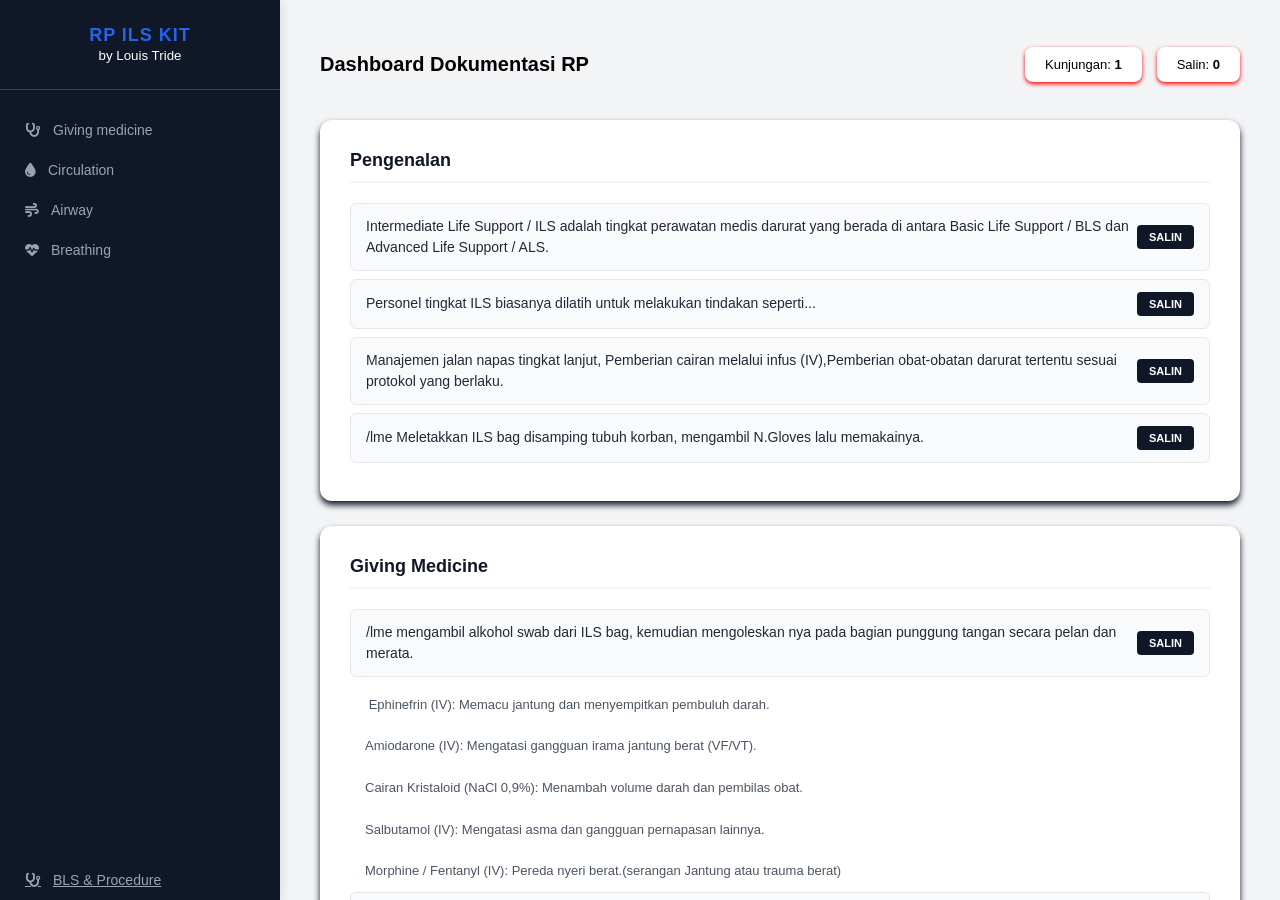
==== ILS.html @ c27b06f6 "Add files via upload" ====
<!doctype html>
<html lang="id">
 <head>
  <meta charset="UTF-8">
  <meta name="viewport" content="width=device-width, initial-scale=1.0">
  <title>ILS Procedure</title>
  <link rel="stylesheet" href="style.css">
  <link rel="stylesheet" href="https://cdnjs.cloudflare.com/ajax/libs/font-awesome/6.4.0/css/all.min.css">
 </head>
 <body>
     <button class="hamburger" onclick="toggleMenu()"> 
    <i class="fas fa-bars"></i>
     </button>
  <div class="sidebar">
   <div class="sidebar-header">
    <h2>RP ILS KIT</h2>
    <small>by Louis Tride</small>
   </div>
   <div class="nav-menu">
    <div class="nav-link" onclick="sc('sec1')">
     <i class="fas fa-stethoscope"></i> Giving medicine </div>
    <div class="nav-link" onclick="sc('sec2')">
     <i class="fas fa-droplet"></i> Circulation </div>
    <div class="nav-link" onclick="sc('sec3')">
     <i class="fas fa-wind"></i> Airway </div>
    <div class="nav-link" onclick="sc('sec4')">
     <i class="fas fa-heartbeat"></i> Breathing </div>
   </div>
    <a href="/index.html" target="_blank" class="nav-link">
     <i class="fas fa-stethoscope"></i> BLS &amp; Procedure
    </a>
  </div>
  <div class="main">
   <div class="header-box">
    <h1 style="font-size: 20px;">Dashboard Dokumentasi RP</h1>
    <div class="stats">
     <div class="stat-card">
      Kunjungan: <b id="v">0</b>
     </div>
     <div class="stat-card">
      Salin: <b id="c">0</b>
     </div>
    </div>
   </div>
   <div class="section" id="sec0">
    <div class="section-title">Pengenalan</div>
    <div class="row">
    <div class="text">Intermediate Life Support / ILS adalah tingkat perawatan medis darurat yang berada di
antara Basic Life Support / BLS dan Advanced Life Support / ALS.</div>
    <button class="copy-btn" onclick="cp(this)">SALIN</button>
    </div>
    <div class="row">
    <div class="text">Personel tingkat ILS biasanya dilatih untuk melakukan tindakan seperti...</div>
    <button class="copy-btn" onclick="cp(this)">SALIN</button>
    </div>
    <div class="row">
    <div class="text">Manajemen jalan napas tingkat lanjut, Pemberian cairan melalui infus (IV),Pemberian obat-obatan darurat tertentu sesuai protokol yang berlaku.
</div>
    <button class="copy-btn" onclick="cp(this)">SALIN</button>
    </div>
    <div class="row">
     <div class="text">/lme Meletakkan ILS bag disamping tubuh korban, mengambil N.Gloves lalu memakainya.</div>
     <button class="copy-btn" onclick="cp(this)">SALIN</button>
    </div>
   </div>
   <div class="section" id="sec1">
    <div class="section-title">Giving Medicine</div>
    <div class="row">
     <div class="text">/lme  mengambil alkohol swab dari ILS bag, kemudian mengoleskan nya pada
bagian punggung tangan secara pelan dan merata.
</div>
     <button class="copy-btn" onclick="cp(this)">SALIN</button>
    </div>
    <div class="plain-text"> Ephinefrin (IV): Memacu jantung dan menyempitkan pembuluh darah.

Amiodarone (IV): Mengatasi gangguan irama jantung berat (VF/VT).

Cairan Kristaloid (NaCl 0,9%): Menambah volume darah dan pembilas obat. 

Salbutamol (IV): Mengatasi asma dan gangguan pernapasan lainnya.

Morphine / Fentanyl (IV): Pereda nyeri berat.(serangan Jantung atau trauma berat)</div>
    <div class="row">
     <div class="text">/lme mengambil set infus, abocath, dan (nama Obat), perlahan
menusukkan jarum ke vena di punggung tangan korban.
</div>
     <button class="copy-btn" onclick="cp(this)">SALIN</button>
    </div>
    <div class="row">
     <div class="text">/lme menyuntikkan obat darurat melalui injection port, mengatur tetesan cairan agar masuk secara konstan ke aliran darah.</div>
     <button class="copy-btn" onclick="cp(this)">SALIN</button>
    </div>
    <div class="row">
     <div class="text">/lme membuang jarum bekas pakai ke dalam safety box,
menempelkan plester fikasi.</div>
     <button class="copy-btn" onclick="cp(this)">SALIN</button>
    </div>
    <div class="row">
     <div class="text">/do Terlihat cairan obat mengalir lancar ke pembuluh darah </div>
     <button class="copy-btn" onclick="cp(this)">SALIN</button>
    </div>
   </div>
   <div class="section" id="sec2">
    <div class="section-title">Circulation</div>
    <div class="row">
     <div class="text">/lme meletakkan jari telunjuk ke carotid artery, menghitung denyut nadinya.
</div>
     <button class="copy-btn" onclick="cp(this)">SALIN</button>
    </div>
    <div class="row">
     <div class="text">/do Berapa jumlah denyut nadi korban? (60-100 normal)</div>
     <button class="copy-btn" onclick="cp(this)">SALIN</button>
    </div>
        <div class="plain-text">Teknik CPR dan BVM:</div>
    <div class="row">
     <div class="text">/lme memposisikan tangan di tengah dada pasien, lalu mulai melakukan CPR sebanyak 30 kali selama 1 menit.
</div>
     <button class="copy-btn" onclick="cp(this)">SALIN</button>
    </div>
    <div class="row">
     <div class="text">/lme mengambil BVM dari ILS bag, memasangkannya pada mulut dan hidung korban. Menekan kantung udara BVM 4 kali, agar udara mengalir.
</div>
     <button class="copy-btn" onclick="cp(this)">SALIN</button>
    </div>
    <div class="plain-text">teknik CARDIAC ARREST (Epinephrine)</div>
    <div class="row">
     <div class="text">/lme mengambil alkohol swab dari ILS bag, kemudian mengoleskan nya pada
bagian punggung tangan secara pelan dan merata.</div>
     <button class="copy-btn" onclick="cp(this)">SALIN</button>
    </div>
    <div class="row">
     <div class="text">/lme mengambil set infus, abocath, dan Epinephrine, lalu secara perlahan menusukkan jarum ke vena di punggung tangan korban.</div>
     <button class="copy-btn" onclick="cp(this)">SALIN</button>
    </div>
    <div class="row">
     <div class="text">/lme menyuntikkan obat darurat melalui injection port pada selang infus,
kemudian mengatur tetesan cairan agar masuk secara konstan ke aliran darah.</div>
     <button class="copy-btn" onclick="cp(this)">SALIN</button>
    </div>
    <div class="row">
     <div class="text">/lme membuang jarum bekas pakai ke dalam safety box dan menempelkan
plester fiksasi pada area suntikan agar posisi jarum tidak bergeser.
</div>
     <button class="copy-btn" onclick="cp(this)">SALIN</button>
    </div>
    <div class="row">
     <div class="text">/do Terlihat cairan obat mengalir lancar ke pembuluh darah</div>
     <button class="copy-btn" onclick="cp(this)">SALIN</button>
    </div>
    <div class="plain-text">CARDIAC ARREST (AED)</div>
    <div class="row">
     <div class="text">/lme mengambil AED dan Alkohol swab dari dalam ILS bag, membuka baju
korban di area dada nya kemudian mengoleskan alkohol swab secara merata.</div>
     <button class="copy-btn" onclick="cp(this)">SALIN</button>
    </div>
    <div class="row">
     <div class="text">/lme menempelkan bantalan elektroda AED pada dada korban, kemudian
menyalakan AED untuk memantau irama jantung korban secara manual.</div>
     <button class="copy-btn" onclick="cp(this)">SALIN</button>
    </div>
    <div class="row">
     <div class="text">/do AED mendeteksi irama jantung memerlukan shock.</div>
     <button class="copy-btn" onclick="cp(this)">SALIN</button>
    </div>
    <div class="row">
     <div class="text">/lme menekan tombol shock pada AED, setelah shock ia kemudian melakukan
kompresi jantung sebanyak 30 kali selama 1 menit.
</div>
     <button class="copy-btn" onclick="cp(this)">SALIN</button>
    </div>
   </div>
   <div class="section" id="sec3">
    <div class="section-title">Airway </div>
    <div class="plain-text">//lmeMBUKA AIRWAY (Head Tilt/Chin Lift) (Pingsan Biasa)</div>
    <div class="row">
     <div class="text">/lme menekan dahi pasien ke bawah sambil mengangkat tulang dagu ke atas
menggunakan dua jari agar pangkal lidah terangkat dan jalan napas terbuka.</div>
     <button class="copy-btn" onclick="cp(this)">SALIN</button>
    </div>
    <div class="plain-text">/lmeMBUKA AIRWAY (Jaw Thrust) (Trauma Berat/Kecelakaan)</div>
    <div class="row">
     <div class="text">/lme mendorong sudut rahang bawah pasien ke arah depan tanpa menggerakkan posisi leher untuk membuka jalan napas dengan aman.</div>
     <button class="copy-btn" onclick="cp(this)">SALIN</button>
    </div>
    <div class="row">
     <div class="text">/lme mengambil Penlight dari dalam ILS, menyalakkannya lalu memeriksa Airway Korban.</div>
     <button class="copy-btn" onclick="cp(this)">SALIN</button>
    </div>
    <div class="row">
     <div class="text">/do apakah ada halangan di Airway korban?</div>
     <button class="copy-btn" onclick="cp(this)">SALIN</button>
    </div>
    <div class="plain-text">//HALANGAN BENDA PADAT (Tweezer)</div>
    <div class="row">
     <div class="text">/lme  mengambil tweezer dari dalam ILS bag, kemudian mencoba mengambil
halangan tersebut dengan cara menjepit nya dan menariknya keluar</div>
     <button class="copy-btn" onclick="cp(this)">SALIN</button>
    </div>
    <div class="plain-text">//HALANGAN BENDA CAIR (Suction)</div>
    <div class="row">
     <div class="text">/lme  memasukkan kateter suction ke dalam rongga mulut hingga pangkal lidah,
lalu menariknya keluar secara melingkar sambil menyedot cairan yang menghambat napas.</div>
     <button class="copy-btn" onclick="cp(this)">SALIN</button>
    </div>
    <div class="plain-text">//OPA (Oropharyngeal Airway) (Pasien Pingsan) (Membantu jalan nafas tetap
terbuka)</div>
    <div class="row">
     <div class="text">/lme memasukkan alat OPA dengan posisi melengkung keatas,memutarnya 180 derajat saat mencapai langit-langit mulut.</div>
     <button class="copy-btn" onclick="cp(this)">SALIN</button>
    </div>
   </div>
   <div class="section" id="sec4">
    <div class="section-title">Breathing</div>
    <div class="plain-text">//Cek Manual</div>
    <div class="row">
     <div class="text">/lme mendekatkan telinga ke hidung dan mulut korban, sekaligus memfokuskan
pandangan ke arah dada korban dan memeriksa pernafasannya.
</div>
     <button class="copy-btn" onclick="cp(this)">SALIN</button>
    </div>
    <div class="row">
     <div class="text">/do Jumlah Pernafasan? (12-20 normal) </div>
     <button class="copy-btn" onclick="cp(this)">SALIN</button>
    </div>
    <div class="plain-text">//CEK SATURASI OKSIGEN dengan Pulse Oximeter</div>
    <div class="row">
     <div class="text">/lme mengambil oximeter dari ILS bag, menjepitkannya pada
ujung jari telunjuk tangan kanan korban untuk mengukur saturasi oksigen.
</div>
     <button class="copy-btn" onclick="cp(this)">SALIN</button>
    </div>
    <div class="row">
     <div class="text">/do Saturasi oksigen? (95-100 persen normalnya)</div>
     <button class="copy-btn" onclick="cp(this)">SALIN</button>
    </div>
    <div class="plain-text">//NASAL CANNULA (90-94)</div> 
    <div class="row">
     <div class="text">/lme memutar flowmeter pada tabung oksigen ke angka 4 LPM, lalu mengecek
aliran udara di ujung selang menggunakan punggung tangan.</div>
     <button class="copy-btn" onclick="cp(this)">SALIN</button>
    </div>
    <div class="row">
     <div class="text">/lme memasangkan kedua kanula ke lubang hidung pasien dan menyampirkan
talinya ke belakang telinga agar posisi selang tidak bergeser.</div>
     <button class="copy-btn" onclick="cp(this)">SALIN</button>
    </div>
    <div class="plain-text">//SIMPLE FACE MASK 85-89%</div>
    <div class="row">
     <div class="text">/lme membuka katup tabung oksigen dan mengatur aliran pada 8 LPM,
kemudian memastikan masker wajah dalam kondisi bersih.</div>
     <button class="copy-btn" onclick="cp(this)">SALIN</button>
    </div>
    <div class="row">
     <div class="text">/lme memposisikan masker SFM menutupi hidung hingga dagu pasien, lalu
menarik tali elastisnya ke belakang kepala agar masker menempel rapat.
</div>
     <button class="copy-btn" onclick="cp(this)">SALIN</button>
    </div>
    <div class="plain-text">//NON-REBREATHING MASK (dibawah 85 )</div>
    <div class="row">
     <div class="text">/lme memutar knop tabung oksigen ke aliran maksimal 15 LPM, lalu menutup
katup masker hingga kantung reservoar terisi penuh.</div>
     <button class="copy-btn" onclick="cp(this)">SALIN</button>
    </div>
    <div class="row">
     <div class="text">/lme menempelkan masker NRM dengan teknik seal yang kuat pada wajah
pasien agar oksigen murni tidak bercampur dengan udara luar.
</div>
     <button class="copy-btn" onclick="cp(this)">SALIN</button>
    </div>
   </div>
  
   <div class="footer">
    Dibuat oleh <b>Louis Tride</b> © 2026
   </div>
  </div>
  <div id="toast">Text Lo Berhasil di Copy Mpruy!!!</div>
  <script>
    // Logic Stats
    let visits = localStorage.getItem('v_sol') || 0;
    let copies = localStorage.getItem('c_sol') || 0;
    visits++;
    localStorage.setItem('v_sol', visits);
    document.getElementById('v').innerText = visits;
    document.getElementById('c').innerText = copies;

    function sc(id) {
        document.getElementById(id).scrollIntoView({ behavior: 'smooth' });
        document.querySelectorAll('.nav-link').forEach(el => el.classList.remove('active'));
        event.currentTarget.classList.add('active');
    }

    function cp(btn) {
        const txt = btn.parentElement.querySelector('.text').innerText;
        navigator.clipboard.writeText(txt);
        copies++;
        localStorage.setItem('c_sol', copies);
        document.getElementById('c').innerText = copies;
        
        const t = document.getElementById('toast');
        t.style.display = 'block';
        setTimeout(() => t.style.display = 'none', 1500);
    }
        function toggleMenu() {
    document.querySelector('.sidebar').classList.toggle('show');
}
</script>
 </body>
</html>
---- style.css ----
:root {
            --primary: #101827;
            --accent: #2563eb;
            --bg: #f3f4f6;
            --card: #ffffff;
            --text-dark: #1f2937;
        }

        body {
            font-family: 'Inter', sans-serif;
            margin: 0;
            display: flex;
            background: var(--bg);
            height: 100vh;
            overflow: hidden;
        }

        /* Sidebar Kiri */
        .sidebar {
            width: 280px;
            background: var(--primary);
            color: white;
            display: flex;
            flex-direction: column;
            box-shadow: 2px 0 10px rgba(0,0,0,0.1);
        }

        .sidebar-header {
            padding: 25px;
            border-bottom: 1px solid #374151;
            text-align: center;
        }

        .sidebar-header h2 { font-size: 18px; margin: 0; color: var(--accent); letter-spacing: 1px; }

        .nav-menu { flex: 1; padding: 20px 0; overflow-y: auto; }

        .nav-link {
            padding: 12px 25px;
            display: flex;
            align-items: center;
            gap: 12px;
            cursor: pointer;
            transition: 0.3s;
            color: #9ca3af;
            font-size: 14px;
        }

        .nav-link:hover, .nav-link.active {
            background: #1f2937;
            color: white;
            border-left: 4px solid var(--accent);
        }

        /* Main Content Area */
        .main {
            flex: 1;
            padding: 40px;
            overflow-y: auto;
            scroll-behavior: smooth;
        }

        /* Header & Stats */
        .header-box {
            display: flex;
            justify-content: space-between;
            align-items: center;
            margin-bottom: 30px;
        }

        .stats { display: flex; gap: 15px; }
        .stat-card {
            background: var(--card);
            padding: 10px 20px;
            border-radius: 8px;
            box-shadow: 0 2px 4px #ff0000;
            font-size: 13px;
        }

        /* Content Sections */
        .section {
            background: var(--card);
            border-radius: 12px;
            padding: 30px;
            margin-bottom: 25px;
            box-shadow: 0 4px 6px #101827;
            animation: fadeIn 0.5s ease-out;
        }

        .section-title {
            font-size: 18px;
            font-weight: bold;
            margin-bottom: 20px;
            color: var(--primary);
            border-bottom: 2px solid var(--bg);
            padding-bottom: 10px;
        }

        .row {
            display: flex;
            justify-content: space-between;
            align-items: center;
            background: #f9fafb;
            padding: 12px 15px;
            border-radius: 6px;
            margin-bottom: 8px;
            border: 1px solid #e5e7eb;
            transition: 0.2s;
        }

        .row:hover { border-color: var(--accent); background: #f0f7ff; }

        .text { font-size: 14px; color: var(--text-dark); line-height: 1.5; }

        .copy-btn {
            background: var(--primary);
            color: white;
            border: none;
            padding: 6px 12px;
            border-radius: 4px;
            cursor: pointer;
            font-size: 11px;
            font-weight: 600;
        }

        .copy-btn:hover { background: var(--accent); }

        /* Label Khusus */
        .plain-text { padding: 10px 15px; font-size: 13px; color: #4b5563; line-height: 1.6; white-space: pre-wrap; }

        #toast {
            position: fixed;
            bottom: 20px;
            right: 20px;
            background: #101827;
            color: white;
            padding: 10px 20px;
            border-radius: 6px;
            display: none;
            z-index: 1000;
        }

        @keyframes fadeIn { from { opacity: 0; transform: translateY(10px); } to { opacity: 1; transform: translateY(0); } }

.footer { margin-top: 50px; text-align: center; font-size: 12px; color: #9ca3af; }
/* Hamburger */
.hamburger {
    display: none;
    position: fixed;
    top: 15px;
    left: 15px;
    z-index: 2000;
    background: #101827;
    color: white;
    border: none;
    padding: 12px 15px;
    border-radius: 8px;
    cursor: pointer;
    font-size: 20px;
}

/* Mobile */
@media (max-width: 768px) {

    body {
        overflow-x: hidden;
    }

    .hamburger {
        display: block;
    }

    .sidebar {
        position: fixed;
        left: -300px;
        top: 0;
        height: 100%;
        z-index: 1500;
        transition: 0.3s ease;
    }

    .sidebar.show {
        left: 0;
    }

    .main {
        width: 100%;
        padding: 70px 15px 20px;
    }

    .header-box {
        flex-direction: column;
        align-items: flex-start;
        gap: 10px;
    }

    .stats {
        width: 100%;
        flex-wrap: wrap;
    }

    .row {
        flex-direction: column;
        align-items: flex-start;
        gap: 10px;
    }

    .copy-btn {
        width: 100%;
    }
}
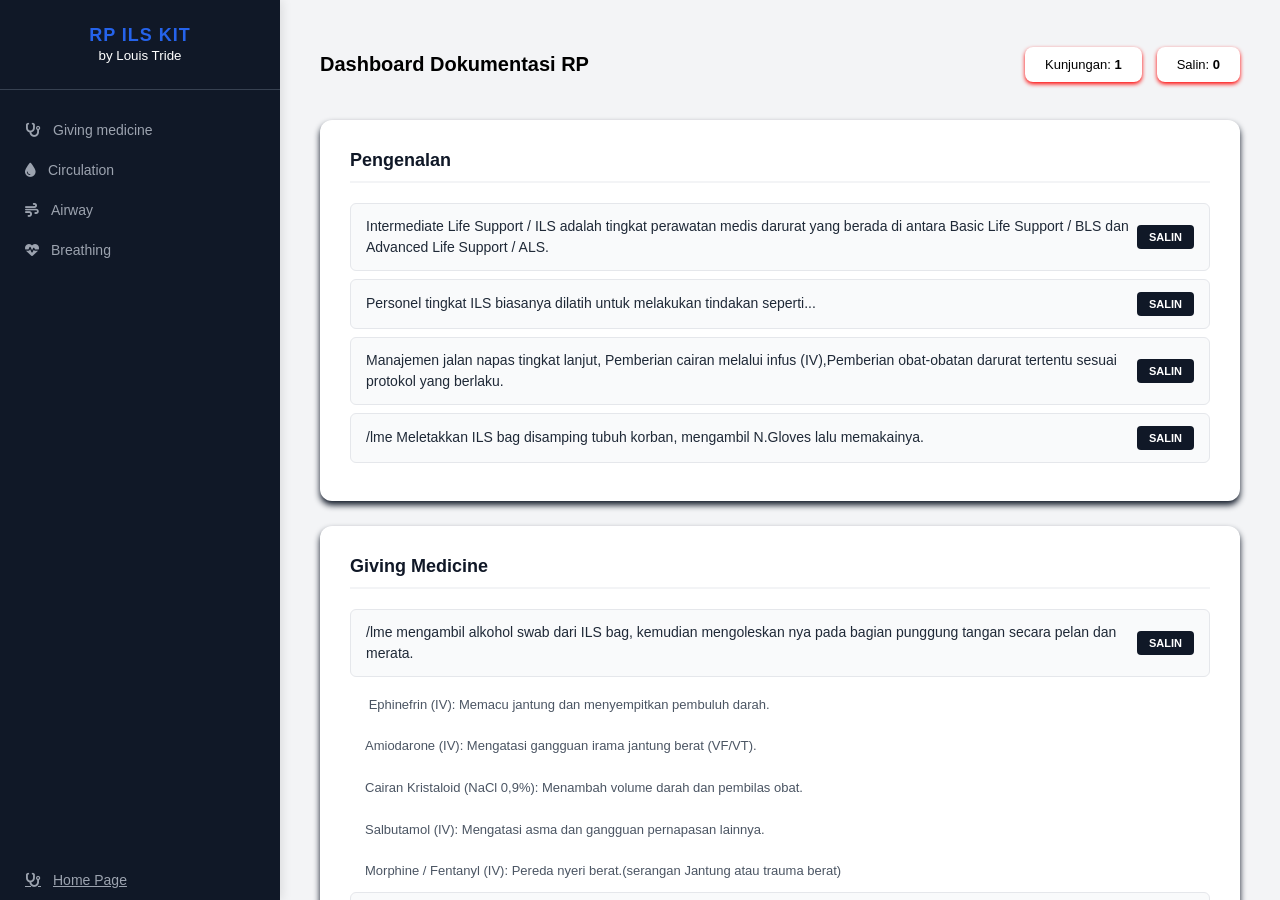
==== commit 24f24c29: "Update ILS.html" ====
--- a/ILS.html
+++ b/ILS.html
@@ -26,8 +26,8 @@
     <div class="nav-link" onclick="sc('sec4')">
      <i class="fas fa-heartbeat"></i> Breathing </div>
    </div>
-    <a href="/index.html" target="_blank" class="nav-link">
-     <i class="fas fa-stethoscope"></i> BLS &amp; Procedure
+    <a href="index.html" target="_blank" class="nav-link">
+     <i class="fas fa-stethoscope"></i> Home Page
     </a>
   </div>
   <div class="main">
